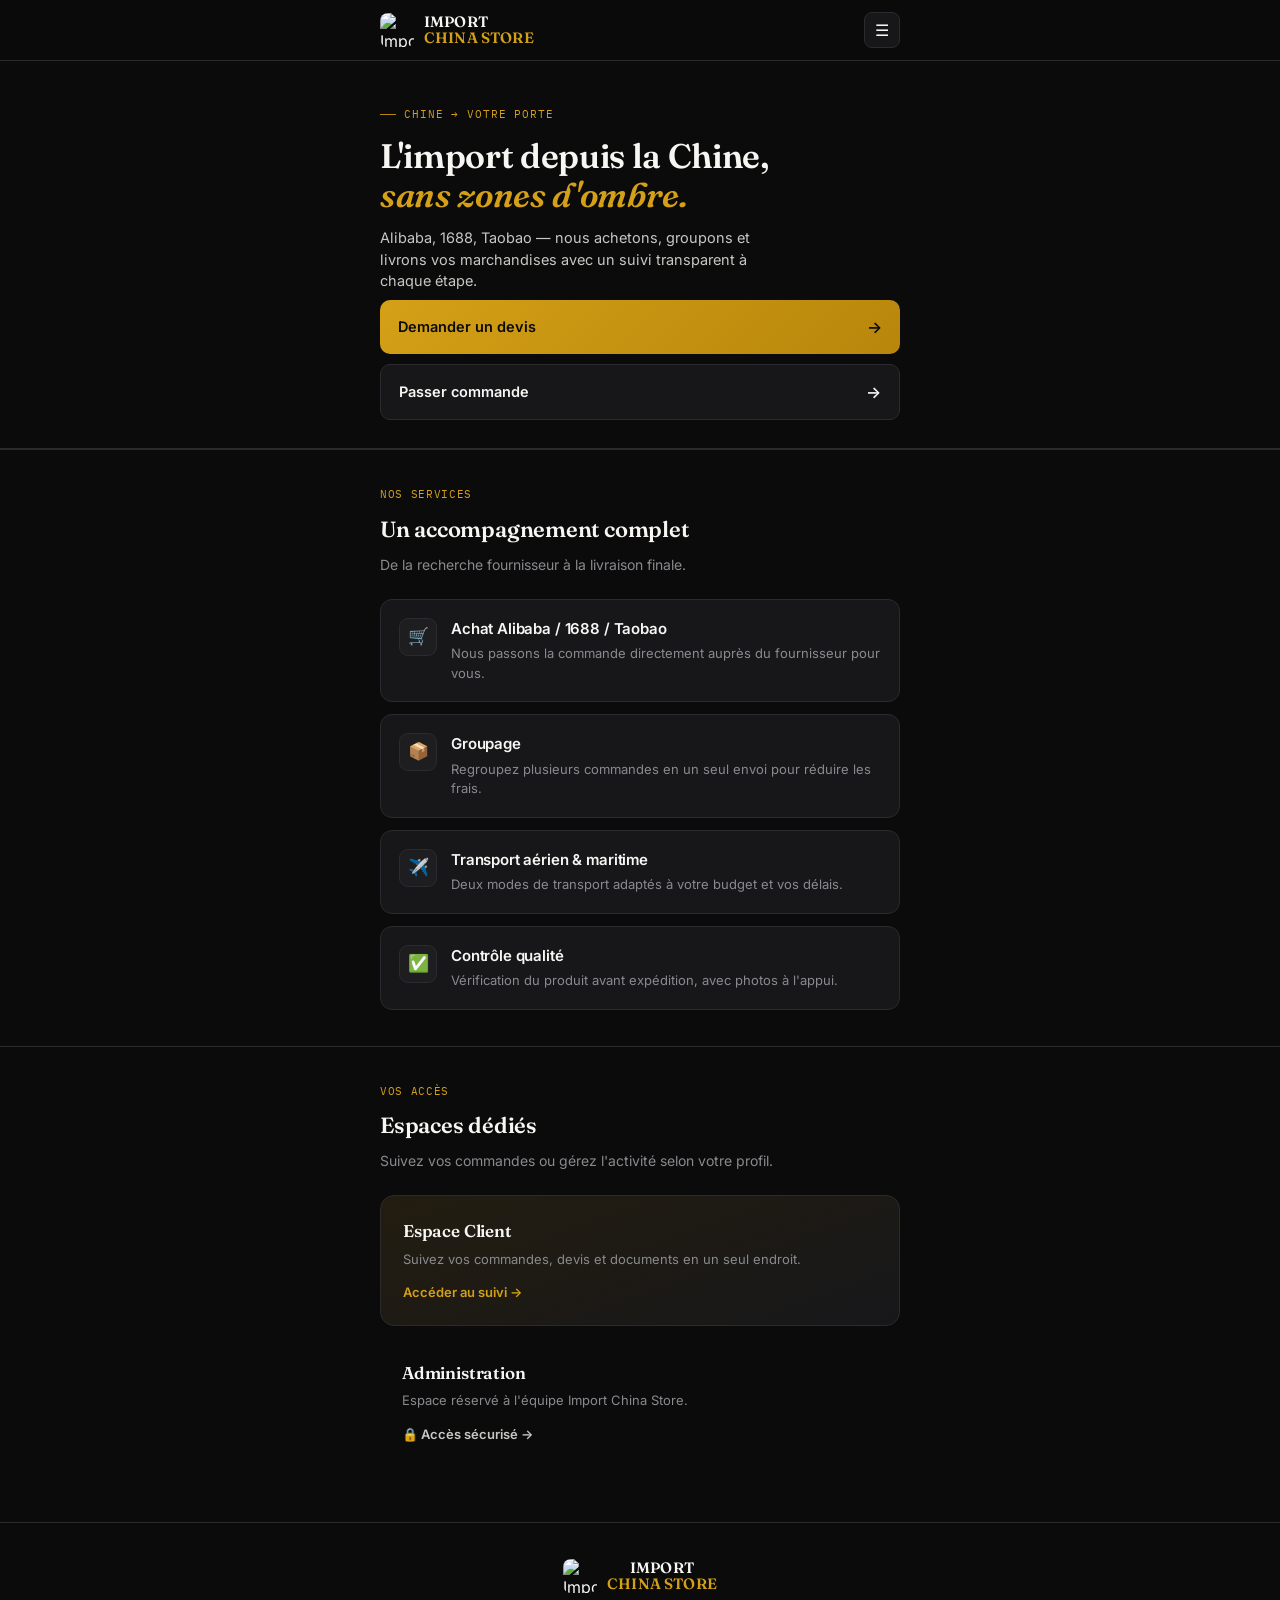
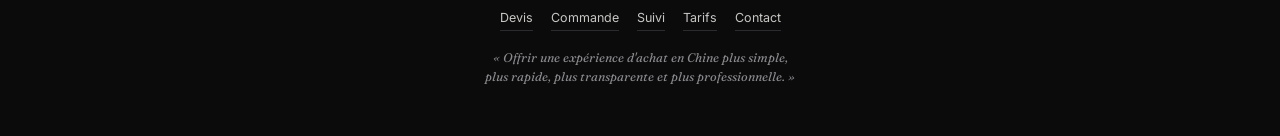
==== index.html @ c823ee66 "Add files via upload" ====
<!DOCTYPE html>
<html lang="fr">
<head>
<meta charset="UTF-8">
<meta name="viewport" content="width=device-width, initial-scale=1.0">
<title>Import China Store — Votre partenaire d'importation</title>
<link rel="stylesheet" href="styles.css">
</head>
<body>

<nav>
  <div class="wrap nav-row">
    <a href="index.html" class="logo-row">
      <img src="assets/logo.png" alt="Import China Store">
      <div class="logo-text">IMPORT<br><span>CHINA STORE</span></div>
    </a>
    <button class="menu-toggle" onclick="document.getElementById('navlinks').classList.toggle('open')">☰</button>
  </div>
  <div class="wrap">
    <div class="nav-links" id="navlinks">
      <a href="index.html" class="active">Accueil</a>
      <a href="devis.html">Demander un devis</a>
      <a href="commande.html">Passer commande</a>
      <a href="suivi.html">Suivre un colis</a>
      <a href="tarifs.html">Tarifs</a>
      <a href="avis.html">Avis clients</a>
      <a href="contact.html">Contact</a>
      <a href="espace-client.html">Espace Client</a>
      <a href="admin.html">Administration</a>
    </div>
  </div>
</nav>

<main>
  <section class="pagehead">
    <div class="wrap">
      <div class="eyebrow">Chine → Votre porte</div>
      <h1>L'import depuis la Chine,<br><em>sans zones d'ombre.</em></h1>
      <p>Alibaba, 1688, Taobao — nous achetons, groupons et livrons vos marchandises avec un suivi transparent à chaque étape.</p>
      <div class="btn-row">
        <a href="devis.html" class="btn btn-gold"><span>Demander un devis</span><span class="btn-arrow">→</span></a>
        <a href="commande.html" class="btn btn-ghost"><span>Passer commande</span><span class="btn-arrow">→</span></a>
      </div>
    </div>
  </section>

  <section class="section">
    <div class="wrap">
      <div class="section-tag">Nos services</div>
      <h2>Un accompagnement complet</h2>
      <p class="section-sub">De la recherche fournisseur à la livraison finale.</p>
      <div class="service-grid">
        <div class="card service-card">
          <div class="service-icon">🛒</div>
          <div><h3>Achat Alibaba / 1688 / Taobao</h3><p>Nous passons la commande directement auprès du fournisseur pour vous.</p></div>
        </div>
        <div class="card service-card">
          <div class="service-icon">📦</div>
          <div><h3>Groupage</h3><p>Regroupez plusieurs commandes en un seul envoi pour réduire les frais.</p></div>
        </div>
        <div class="card service-card">
          <div class="service-icon">✈️</div>
          <div><h3>Transport aérien & maritime</h3><p>Deux modes de transport adaptés à votre budget et vos délais.</p></div>
        </div>
        <div class="card service-card">
          <div class="service-icon">✅</div>
          <div><h3>Contrôle qualité</h3><p>Vérification du produit avant expédition, avec photos à l'appui.</p></div>
        </div>
      </div>
    </div>
  </section>

  <section class="section">
    <div class="wrap">
      <div class="section-tag">Vos accès</div>
      <h2>Espaces dédiés</h2>
      <p class="section-sub">Suivez vos commandes ou gérez l'activité selon votre profil.</p>
      <div style="display:flex; flex-direction:column; gap:12px;">
        <a href="espace-client.html" class="portal-card client">
          <h3>Espace Client</h3>
          <p>Suivez vos commandes, devis et documents en un seul endroit.</p>
          <div class="portal-link">Accéder au suivi →</div>
        </a>
        <a href="admin.html" class="portal-card admin">
          <h3>Administration</h3>
          <p>Espace réservé à l'équipe Import China Store.</p>
          <div class="portal-link">🔒 Accès sécurisé →</div>
        </a>
      </div>
    </div>
  </section>
</main>

<footer>
  <div class="wrap">
    <a href="index.html" class="logo-row">
      <img src="assets/logo.png" alt="Import China Store">
      <div class="logo-text">IMPORT<br><span>CHINA STORE</span></div>
    </a>
    <div class="foot-links">
      <a href="devis.html">Devis</a>
      <a href="commande.html">Commande</a>
      <a href="suivi.html">Suivi</a>
      <a href="tarifs.html">Tarifs</a>
      <a href="contact.html">Contact</a>
    </div>
    <p class="tagline">« Offrir une expérience d'achat en Chine plus simple, plus rapide, plus transparente et plus professionnelle. »</p>
  </div>
</footer>

<script src="script.js" defer></script>
</body>
</html>
---- styles.css ----
@import url('https://fonts.googleapis.com/css2?family=Fraunces:opsz,wght@9..144,400;9..144,500;9..144,600;9..144,700&family=Inter:wght@400;500;600;700&family=IBM+Plex+Mono:wght@400;500;600&display=swap');

:root{
  --black:#0b0b0c;
  --charcoal:#17171a;
  --card:#1e1e21;
  --cream:#f7f6f3;
  --gold:#b8860b;
  --gold-bright:#d4a017;
  --grey:#8a8a8e;
  --grey-light:#c8c7c3;
  --line:#2b2b2f;
}
*{box-sizing:border-box; margin:0; padding:0;}
body{
  background:var(--black);
  color:var(--cream);
  font-family:'Inter',sans-serif;
  line-height:1.5;
  -webkit-font-smoothing:antialiased;
}
h1,h2,h3{ font-family:'Fraunces',serif; font-weight:600; letter-spacing:-0.01em; }
.mono{ font-family:'IBM Plex Mono',monospace; }
a{ color:inherit; text-decoration:none; }
.wrap{ max-width:560px; margin:0 auto; padding:0 20px; }
main{ min-height:60vh; }

/* NAV */
nav{
  position:sticky; top:0; z-index:50;
  background:rgba(11,11,12,0.92);
  backdrop-filter:blur(10px);
  border-bottom:1px solid var(--line);
  padding:12px 0;
}
.nav-row{ display:flex; align-items:center; justify-content:space-between; gap:12px; }
.logo-row{ display:flex; align-items:center; gap:10px; }
.logo-row img{ width:34px; height:34px; border-radius:8px; object-fit:cover; }
.logo-text{ font-family:'Fraunces',serif; font-size:15px; font-weight:600; letter-spacing:0.01em; line-height:1.1; }
.logo-text span{ color:var(--gold-bright); }
.menu-toggle{
  background:var(--charcoal); border:1px solid var(--line); border-radius:8px;
  width:36px; height:36px; display:flex; align-items:center; justify-content:center;
  font-size:16px; color:var(--cream); flex-shrink:0;
}
.nav-links{
  display:none; flex-direction:column; gap:2px;
  border-top:1px solid var(--line); margin-top:12px; padding-top:8px;
}
.nav-links.open{ display:flex; }
.nav-links a{
  padding:11px 4px; font-size:14px; color:var(--grey-light);
  border-bottom:1px solid var(--line);
}
.nav-links a:last-child{ border-bottom:none; }
.nav-links a.active{ color:var(--gold-bright); font-weight:600; }

/* HERO / PAGE HEAD */
.pagehead{ padding:36px 0 28px; border-bottom:1px solid var(--line); }
.eyebrow{
  display:inline-flex; align-items:center; gap:8px;
  font-family:'IBM Plex Mono',monospace; font-size:11px; letter-spacing:0.08em;
  color:var(--gold-bright); text-transform:uppercase; margin-bottom:14px;
}
.eyebrow::before{ content:''; width:16px; height:1px; background:var(--gold); }
.pagehead h1{ font-size:clamp(26px,7vw,34px); line-height:1.15; margin-bottom:12px; }
.pagehead h1 em{ font-style:italic; color:var(--gold-bright); }
.pagehead p{ color:var(--grey-light); font-size:14.5px; max-width:420px; }

/* SECTIONS */
.section{ padding:36px 0; border-top:1px solid var(--line); }
.section:first-child{ border-top:none; }
.section-tag{
  font-family:'IBM Plex Mono',monospace; font-size:11px; color:var(--gold-bright);
  letter-spacing:0.06em; text-transform:uppercase; margin-bottom:10px;
}
.section h2{ font-size:22px; margin-bottom:8px; }
.section-sub{ color:var(--grey); font-size:14px; margin-bottom:24px; max-width:420px; }

/* BUTTONS */
.btn{
  display:flex; align-items:center; justify-content:space-between;
  padding:15px 18px; border-radius:10px; font-weight:600; font-size:14.5px;
  transition:transform 0.15s ease; border:none; width:100%; cursor:pointer;
  font-family:'Inter',sans-serif;
}
.btn:active{ transform:scale(0.98); }
.btn-gold{ background:linear-gradient(135deg,var(--gold-bright),var(--gold)); color:var(--black); }
.btn-ghost{ background:var(--charcoal); border:1px solid var(--line); color:var(--cream); }
.btn-arrow{ font-size:16px; }
.btn-row{ display:flex; flex-direction:column; gap:10px; margin-top:8px; }

/* CARDS */
.card{
  background:var(--charcoal); border:1px solid var(--line); border-radius:12px;
  padding:18px;
}
.service-grid{ display:flex; flex-direction:column; gap:12px; }
.service-card{ display:flex; gap:14px; align-items:flex-start; }
.service-icon{
  width:38px; height:38px; border-radius:9px; background:var(--card);
  display:flex; align-items:center; justify-content:center; font-size:17px; flex-shrink:0;
  border:1px solid var(--line);
}
.service-card h3{ font-size:15px; font-weight:600; margin-bottom:4px; font-family:'Inter',sans-serif; }
.service-card p{ font-size:13px; color:var(--grey); line-height:1.5; }

/* FORMS */
.form-group{ margin-bottom:16px; }
.form-group label{ display:block; font-size:12.5px; color:var(--grey-light); margin-bottom:6px; font-weight:500; }
.form-group input, .form-group textarea, .form-group select{
  width:100%; background:var(--black); border:1px solid var(--line); border-radius:8px;
  padding:12px 14px; color:var(--cream); font-family:'Inter',sans-serif; font-size:14px;
}
.form-group input:focus, .form-group textarea:focus, .form-group select:focus{ outline:none; border-color:var(--gold); }
.form-group textarea{ resize:vertical; min-height:80px; }
.radio-row{ display:flex; gap:10px; }
.radio-opt{
  flex:1; background:var(--black); border:1px solid var(--line); border-radius:8px;
  padding:12px; text-align:center; font-size:13px; color:var(--grey-light); cursor:pointer;
}
.radio-opt.selected{ border-color:var(--gold-bright); color:var(--gold-bright); background:rgba(212,160,23,0.08); }
.form-note{
  font-size:12px; color:var(--grey); background:var(--charcoal); border:1px solid var(--line);
  border-radius:8px; padding:12px 14px; margin-top:16px; display:flex; gap:8px; align-items:flex-start;
}
.confirm-box{
  display:none; text-align:center; padding:30px 20px;
}
.confirm-box.show{ display:block; }
.confirm-box .stamp{
  width:56px; height:56px; border-radius:50%; background:var(--gold-bright); color:var(--black);
  display:flex; align-items:center; justify-content:center; font-size:24px; margin:0 auto 16px;
}
.confirm-box .order-id{
  font-family:'IBM Plex Mono',monospace; color:var(--gold-bright); font-size:16px; font-weight:600;
  margin:10px 0; padding:10px; border:1px dashed var(--gold); border-radius:8px; display:inline-block;
}

/* TRACKER */
.tracker-card{ position:relative; }
.tracker-card::before{
  content:''; position:absolute; top:-1px; left:20px; right:20px; height:1px;
  background:repeating-linear-gradient(90deg,var(--gold) 0 6px, transparent 6px 12px);
}
.tracker-input-row{ display:flex; gap:8px; margin-bottom:20px; }
.tracker-input{
  flex:1; background:var(--black); border:1px solid var(--line); border-radius:8px;
  padding:12px 14px; color:var(--cream); font-family:'IBM Plex Mono',monospace; font-size:13px;
}
.tracker-input:focus{ outline:none; border-color:var(--gold); }
.tracker-btn{
  background:var(--gold-bright); color:var(--black); border:none; border-radius:8px;
  padding:0 18px; font-weight:600; font-size:13px; cursor:pointer;
}
.tracker-meta{ display:flex; justify-content:space-between; font-size:12px; color:var(--grey); margin-bottom:16px; }
.tracker-meta strong{ color:var(--cream); font-family:'IBM Plex Mono',monospace; }
.stamp-line{ position:relative; padding-left:2px; }
.stamp-track{
  position:absolute; left:11px; top:6px; bottom:6px; width:1px;
  background:repeating-linear-gradient(180deg,var(--line) 0 5px, transparent 5px 10px);
}
.stamp-fill{ position:absolute; left:11px; top:6px; width:1px; background:var(--gold-bright); }
.stamp-step{ display:flex; align-items:center; gap:14px; padding:9px 0; position:relative; }
.stamp-dot{
  width:23px; height:23px; border-radius:50%; flex-shrink:0; z-index:2;
  display:flex; align-items:center; justify-content:center; font-size:11px;
  border:1px solid var(--line); background:var(--black); color:var(--grey);
}
.stamp-step.done .stamp-dot{ background:var(--gold-bright); border-color:var(--gold-bright); color:var(--black); }
.stamp-step.current .stamp-dot{ border-color:var(--gold-bright); color:var(--gold-bright); box-shadow:0 0 0 3px rgba(212,160,23,0.15); }
.stamp-label{ font-size:13px; color:var(--grey); }
.stamp-step.done .stamp-label{ color:var(--cream); }
.stamp-step.current .stamp-label{ color:var(--gold-bright); font-weight:600; }

/* PRICING */
.price-table{ border-radius:12px; overflow:hidden; }
.price-row{ display:flex; justify-content:space-between; padding:14px 18px; border-bottom:1px solid var(--line); font-size:13.5px; }
.price-row:last-child{ border-bottom:none; }
.price-row span:first-child{ color:var(--grey-light); }
.price-row span:last-child{ font-family:'IBM Plex Mono',monospace; color:var(--gold-bright); font-weight:600; }

/* REVIEWS */
.review-scroll{ display:flex; gap:12px; overflow-x:auto; padding-bottom:6px; margin:0 -20px; padding-left:20px; padding-right:20px; }
.review-card{ min-width:230px; flex-shrink:0; }
.stars{ color:var(--gold-bright); font-size:12px; margin-bottom:8px; letter-spacing:2px; }
.review-card p{ font-size:13px; color:var(--grey-light); margin-bottom:10px; }
.review-name{ font-size:12px; color:var(--grey); font-family:'IBM Plex Mono',monospace; }

/* PORTAL */
.portal-card.client{ background:linear-gradient(160deg,#231d10,var(--charcoal)); border:1px solid var(--line); border-radius:14px; padding:22px; }
.portal-card.admin{ border-radius:14px; padding:22px; }
.portal-card h3{ font-size:17px; margin-bottom:6px; }
.portal-card p{ font-size:13px; color:var(--grey); margin-bottom:14px; }
.portal-link{ font-size:13px; font-weight:600; display:flex; align-items:center; gap:6px; }
.portal-card.client .portal-link{ color:var(--gold-bright); }
.portal-card.admin .portal-link{ color:var(--grey-light); }

/* CONTACT */
.contact-list{ display:flex; flex-direction:column; gap:10px; }
.contact-item{
  display:flex; align-items:center; gap:14px; padding:14px 16px;
}
.contact-item .ic{ font-size:20px; width:32px; text-align:center; }
.contact-item .txt strong{ display:block; font-size:14px; }
.contact-item .txt span{ font-size:12.5px; color:var(--grey); }

/* FOOTER */
footer{ padding:36px 0 50px; border-top:1px solid var(--line); text-align:center; margin-top:20px; }
footer .logo-row{ justify-content:center; margin-bottom:14px; }
.foot-links{ display:flex; justify-content:center; gap:18px; margin:16px 0; flex-wrap:wrap; }
.foot-links a{ font-size:12.5px; color:var(--grey-light); border-bottom:1px solid var(--line); padding-bottom:2px; }
footer .tagline{ font-family:'Fraunces',serif; font-style:italic; color:var(--grey); font-size:12.5px; margin-top:18px; max-width:320px; margin-left:auto; margin-right:auto; }

/* LOGIN PAGES */
.lock-icon{
  width:54px; height:54px; border-radius:14px; background:var(--charcoal); border:1px solid var(--line);
  display:flex; align-items:center; justify-content:center; font-size:22px; margin-bottom:18px;
}

::-webkit-scrollbar{ display:none; }

/* ============ ANIMATIONS ============ */
@media (prefers-reduced-motion: no-preference){

  body{ animation:pageFade 0.5s ease both; }
  @keyframes pageFade{ from{ opacity:0; } to{ opacity:1; } }

  /* Scroll reveal */
  .reveal{
    opacity:0; transform:translateY(18px);
    transition:opacity 0.6s ease, transform 0.6s ease;
  }
  .reveal.visible{ opacity:1; transform:translateY(0); }

  /* Stagger children of a revealed group */
  .reveal-group > *{ opacity:0; transform:translateY(14px); transition:opacity 0.5s ease, transform 0.5s ease; }
  .reveal-group.visible > *{ opacity:1; transform:translateY(0); }
  .reveal-group.visible > *:nth-child(1){ transition-delay:0.02s; }
  .reveal-group.visible > *:nth-child(2){ transition-delay:0.08s; }
  .reveal-group.visible > *:nth-child(3){ transition-delay:0.14s; }
  .reveal-group.visible > *:nth-child(4){ transition-delay:0.2s; }
  .reveal-group.visible > *:nth-child(5){ transition-delay:0.26s; }

  /* Nav menu open/close */
  .nav-links{
    max-height:0; overflow:hidden; opacity:0;
    transition:max-height 0.35s ease, opacity 0.3s ease, margin-top 0.35s ease, padding-top 0.35s ease;
    display:flex !important; margin-top:0; padding-top:0; border-top:none;
  }
  .nav-links.open{
    max-height:480px; opacity:1; margin-top:12px; padding-top:8px; border-top:1px solid var(--line);
  }
  .menu-toggle{ transition:transform 0.3s ease; }
  .menu-toggle.open{ transform:rotate(90deg); }

  /* Buttons */
  .btn{ transition:transform 0.15s ease, box-shadow 0.25s ease, filter 0.25s ease; }
  .btn-gold:hover{ filter:brightness(1.08); box-shadow:0 6px 20px rgba(212,160,23,0.25); }
  .btn-ghost:hover{ border-color:var(--gold); }
  .btn:active{ transform:scale(0.97); }

  /* Cards */
  .card, .service-card, .portal-card.client, .portal-card.admin, .review-card, .contact-item{
    transition:transform 0.25s ease, border-color 0.25s ease, box-shadow 0.25s ease;
  }
  a.card:hover, a.portal-card.client:hover, a.portal-card.admin:hover, .contact-item:hover{
    transform:translateY(-3px); border-color:var(--gold); box-shadow:0 10px 24px rgba(0,0,0,0.35);
  }

  /* Logo */
  .logo-row img{ transition:transform 0.3s ease; }
  .logo-row:hover img{ transform:rotate(-4deg) scale(1.05); }

  /* Radio options */
  .radio-opt{ transition:all 0.2s ease; }
  .radio-opt:active{ transform:scale(0.96); }

  /* Tracker fill grows in */
  .stamp-fill{ transition:height 1s cubic-bezier(0.22,1,0.36,1); }
  .stamp-dot{ transition:all 0.3s ease; }

  /* Confirm box entrance */
  .confirm-box.show{ animation:confirmIn 0.5s cubic-bezier(0.22,1,0.36,1) both; }
  @keyframes confirmIn{ from{ opacity:0; transform:scale(0.92) translateY(10px); } to{ opacity:1; transform:scale(1) translateY(0); } }
  .confirm-box .stamp{ animation:stampPop 0.5s cubic-bezier(0.34,1.56,0.64,1) 0.15s both; }
  @keyframes stampPop{ from{ transform:scale(0); } to{ transform:scale(1); } }

  /* Eyebrow underline draw-in */
  .eyebrow::before{ animation:drawLine 0.6s ease 0.1s both; transform-origin:left; }
  @keyframes drawLine{ from{ transform:scaleX(0); } to{ transform:scaleX(1); } }
}
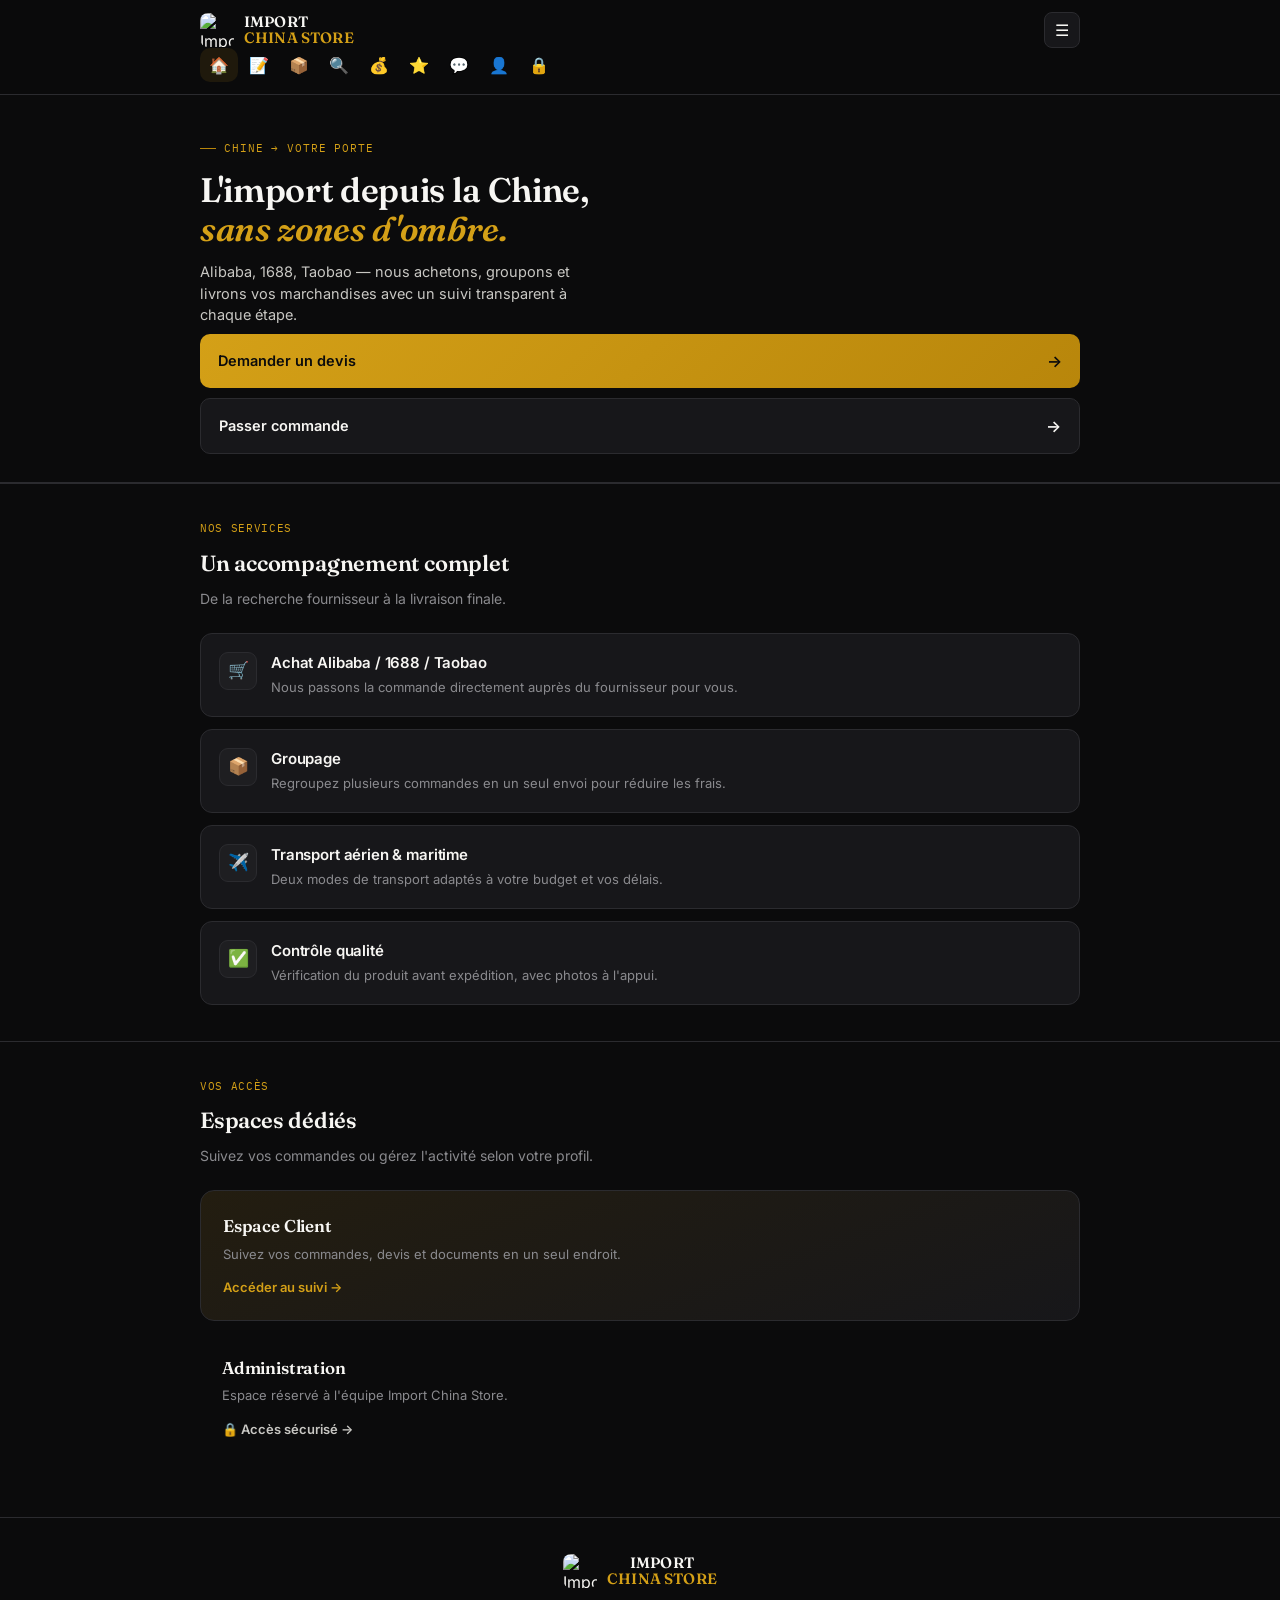
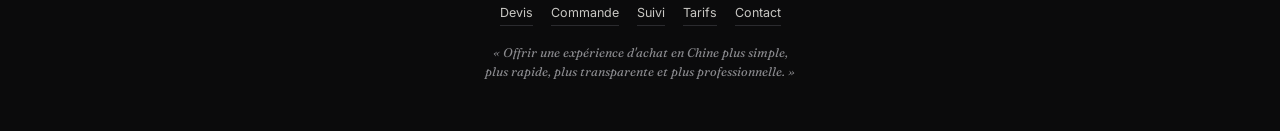
==== commit d8315bb6: "Add files via upload" ====
--- a/index.html
+++ b/index.html
@@ -18,17 +18,17 @@
   </div>
   <div class="wrap">
     <div class="nav-links" id="navlinks">
-      <a href="index.html" class="active">Accueil</a>
-      <a href="devis.html">Demander un devis</a>
-      <a href="commande.html">Passer commande</a>
-      <a href="suivi.html">Suivre un colis</a>
-      <a href="tarifs.html">Tarifs</a>
-      <a href="avis.html">Avis clients</a>
-      <a href="contact.html">Contact</a>
-      <a href="espace-client.html">Espace Client</a>
-      <a href="admin.html">Administration</a>
+      <a href="index.html" class="active"><span class="nav-icon">🏠</span><span class="nav-label">Accueil</span></a>
+      <a href="devis.html"><span class="nav-icon">📝</span><span class="nav-label">Devis</span></a>
+      <a href="commande.html"><span class="nav-icon">📦</span><span class="nav-label">Commande</span></a>
+      <a href="suivi.html"><span class="nav-icon">🔍</span><span class="nav-label">Suivi</span></a>
+      <a href="tarifs.html"><span class="nav-icon">💰</span><span class="nav-label">Tarifs</span></a>
+      <a href="avis.html"><span class="nav-icon">⭐</span><span class="nav-label">Avis</span></a>
+      <a href="contact.html"><span class="nav-icon">💬</span><span class="nav-label">Contact</span></a>
+      <a href="espace-client.html"><span class="nav-icon">👤</span><span class="nav-label">Espace</span></a>
+      <a href="admin.html"><span class="nav-icon">🔒</span><span class="nav-label">Admin</span></a>
     </div>
-  </div>
+    </div>
 </nav>
 
 <main>
--- a/styles.css
+++ b/styles.css
@@ -22,7 +22,90 @@
 h1,h2,h3{ font-family:'Fraunces',serif; font-weight:600; letter-spacing:-0.01em; }
 .mono{ font-family:'IBM Plex Mono',monospace; }
 a{ color:inherit; text-decoration:none; }
-.wrap{ max-width:560px; margin:0 auto; padding:0 20px; }
+.wrap{ max-width:640px; margin:0 auto; padding:0 20px; }
+
+/* ============ RESPONSIVE (tablette / PC) ============ */
+@media (min-width: 820px){
+  .wrap{ max-width:760px; }
+
+  .menu-toggle{ display:none; }
+  .nav-row{ align-items:center; }
+  nav .wrap:last-child{ margin-top:0; }
+  .nav-links{
+    display:flex !important;
+    flex-direction:row !important;
+    align-items:center;
+    max-height:none !important;
+    opacity:1 !important;
+    margin-top:0 !important;
+    padding-top:0 !important;
+    border-top:none !important;
+    gap:6px;
+  }
+  .nav-links a{
+    position:relative;
+    flex-direction:column;
+    justify-content:center;
+    border-bottom:none !important;
+    padding:9px !important;
+    border-radius:10px;
+    color:var(--grey-light);
+    transition:background 0.2s ease, transform 0.2s ease;
+  }
+  .nav-links a:hover{ background:var(--charcoal); transform:translateY(-1px); }
+  .nav-links a.active{ background:rgba(212,160,23,0.1); }
+  .nav-icon{ font-size:19px; transition:transform 0.2s ease; }
+  .nav-links a:hover .nav-icon{ transform:scale(1.12); }
+
+  .nav-label{
+    position:absolute;
+    top:calc(100% + 8px);
+    left:50%;
+    transform:translateX(-50%) translateY(-4px);
+    font-size:11px;
+    font-family:'Inter',sans-serif;
+    font-weight:500;
+    white-space:nowrap;
+    background:var(--charcoal);
+    border:1px solid var(--line);
+    color:var(--cream);
+    padding:5px 10px;
+    border-radius:7px;
+    opacity:0;
+    pointer-events:none;
+    transition:opacity 0.2s ease, transform 0.2s ease;
+    z-index:60;
+  }
+  .nav-links a:hover .nav-label{ opacity:1; transform:translateX(-50%) translateY(0); }
+  .nav-links a.active .nav-label{ display:none; }
+
+  .hero{ padding:72px 0 56px; }
+  .hero-actions{ flex-direction:row; }
+  .btn-row{ flex-direction:row; }
+
+  .service-grid{ display:grid; grid-template-columns:repeat(2,1fr); gap:16px; }
+  .review-scroll{ display:grid; grid-template-columns:repeat(2,1fr); overflow:visible; margin:0; padding:0; }
+  .review-card{ min-width:0; }
+
+  .portal-grid, #espaces .wrap > div[style]{ }
+}
+
+@media (min-width: 1080px){
+  .wrap{ max-width:920px; }
+  .service-grid{ grid-template-columns:repeat(4,1fr); }
+  .review-scroll{ grid-template-columns:repeat(3,1fr); }
+}
+
+/* Forms, trackers, and standalone cards stay a comfortable reading width even on wide screens
+   (only targets direct children of .wrap so grid-nested cards like services/reviews are unaffected) */
+@media (min-width: 820px){
+  .wrap > form,
+  .wrap > .card{
+    max-width:560px;
+    margin-left:auto;
+    margin-right:auto;
+  }
+}
 main{ min-height:60vh; }
 
 /* NAV */
@@ -51,9 +134,12 @@
 .nav-links a{
   padding:11px 4px; font-size:14px; color:var(--grey-light);
   border-bottom:1px solid var(--line);
+  display:flex; align-items:center; gap:10px;
 }
 .nav-links a:last-child{ border-bottom:none; }
 .nav-links a.active{ color:var(--gold-bright); font-weight:600; }
+.nav-icon{ font-size:16px; line-height:1; }
+.nav-label{ font-size:inherit; }
 
 /* HERO / PAGE HEAD */
 .pagehead{ padding:36px 0 28px; border-bottom:1px solid var(--line); }
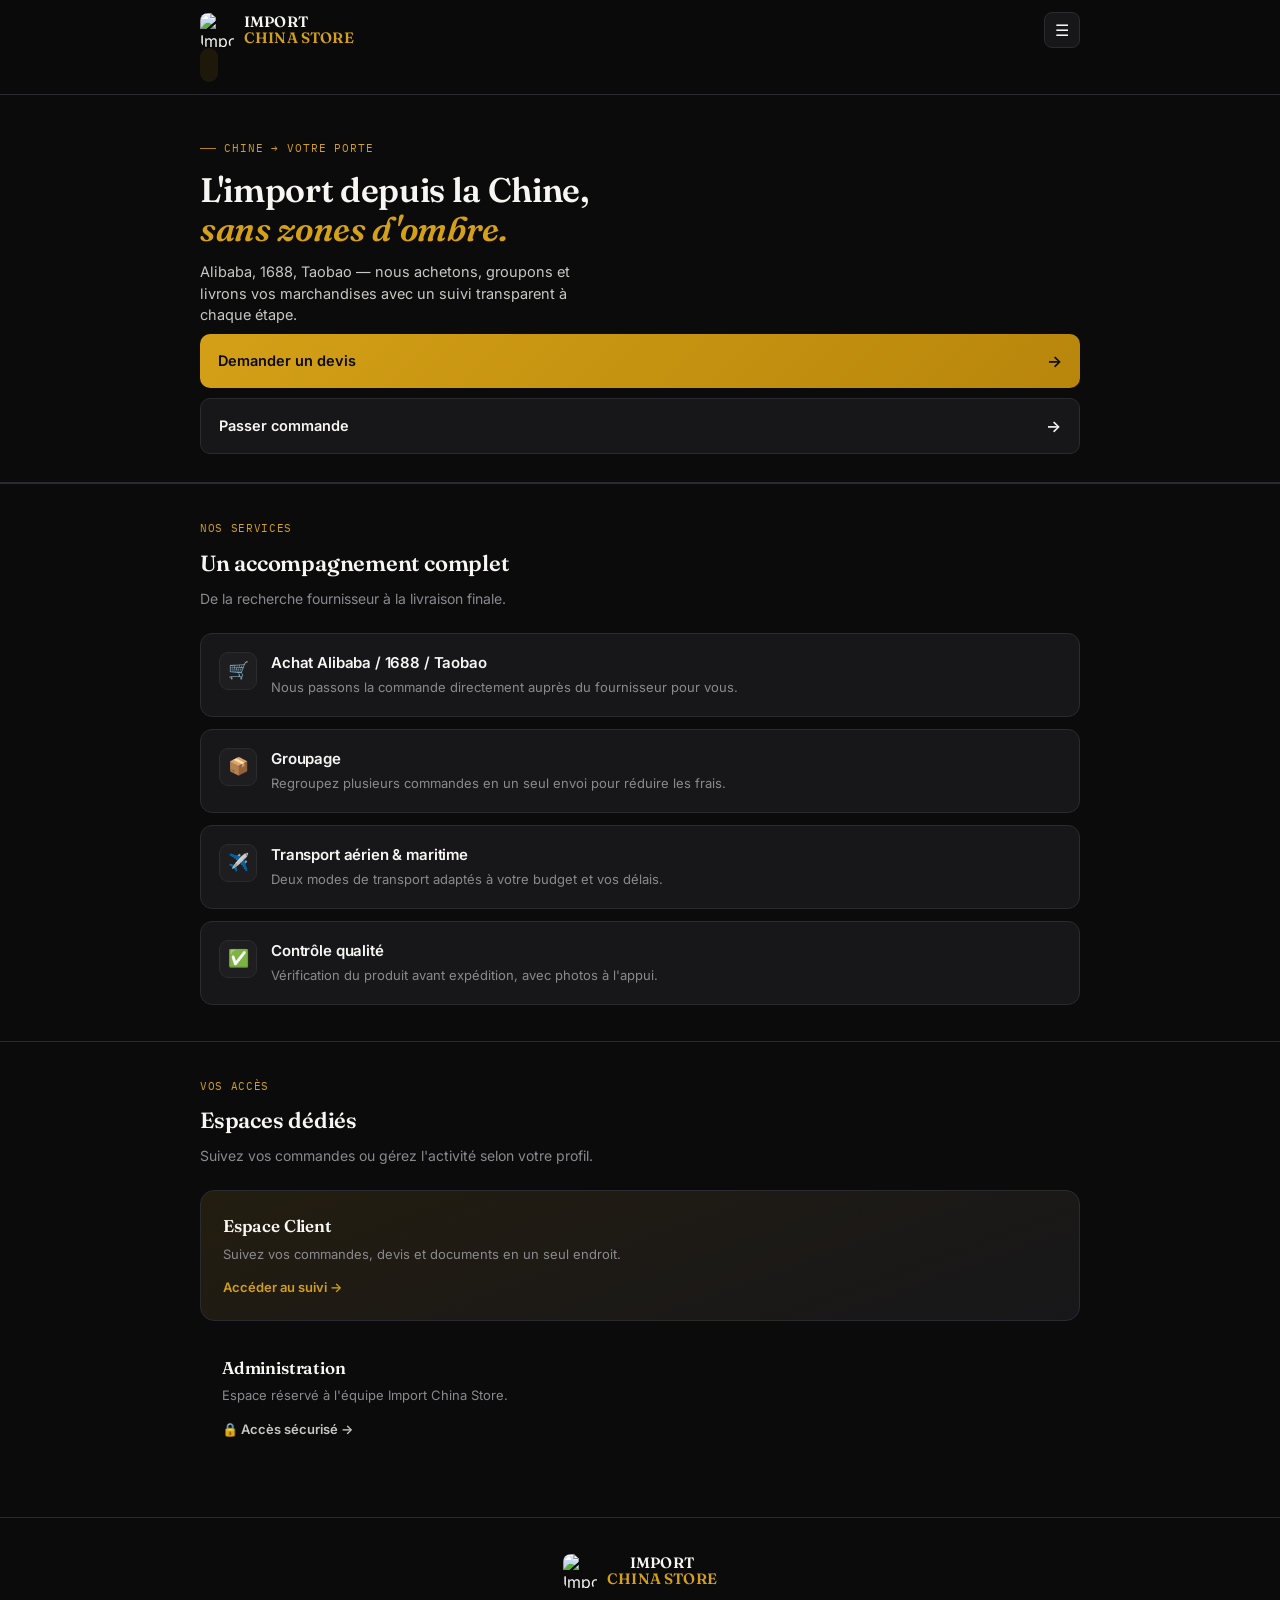
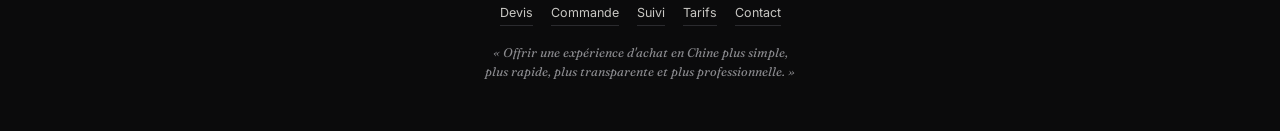
==== commit 025b0c50: "Add files via upload" ====
--- a/index.html
+++ b/index.html
@@ -18,15 +18,15 @@
   </div>
   <div class="wrap">
     <div class="nav-links" id="navlinks">
-      <a href="index.html" class="active"><span class="nav-icon">🏠</span><span class="nav-label">Accueil</span></a>
-      <a href="devis.html"><span class="nav-icon">📝</span><span class="nav-label">Devis</span></a>
-      <a href="commande.html"><span class="nav-icon">📦</span><span class="nav-label">Commande</span></a>
-      <a href="suivi.html"><span class="nav-icon">🔍</span><span class="nav-label">Suivi</span></a>
-      <a href="tarifs.html"><span class="nav-icon">💰</span><span class="nav-label">Tarifs</span></a>
-      <a href="avis.html"><span class="nav-icon">⭐</span><span class="nav-label">Avis</span></a>
-      <a href="contact.html"><span class="nav-icon">💬</span><span class="nav-label">Contact</span></a>
-      <a href="espace-client.html"><span class="nav-icon">👤</span><span class="nav-label">Espace</span></a>
-      <a href="admin.html"><span class="nav-icon">🔒</span><span class="nav-label">Admin</span></a>
+      <a href="index.html" class="active"><span class="nav-icon"><svg viewBox="0 0 24 24" fill="none" stroke="currentColor" stroke-width="1.8" stroke-linecap="round" stroke-linejoin="round"><path d="M3 9.5 12 3l9 6.5"/><path d="M5 10v10a1 1 0 0 0 1 1h4v-6h4v6h4a1 1 0 0 0 1-1V10"/></svg></span><span class="nav-label">Accueil</span></a>
+      <a href="devis.html"><span class="nav-icon"><svg viewBox="0 0 24 24" fill="none" stroke="currentColor" stroke-width="1.8" stroke-linecap="round" stroke-linejoin="round"><path d="M14 3v4a1 1 0 0 0 1 1h4"/><path d="M17 21H7a2 2 0 0 1-2-2V5a2 2 0 0 1 2-2h7l5 5v11a2 2 0 0 1-2 2Z"/><path d="M9 13h6M9 17h6"/></svg></span><span class="nav-label">Devis</span></a>
+      <a href="commande.html"><span class="nav-icon"><svg viewBox="0 0 24 24" fill="none" stroke="currentColor" stroke-width="1.8" stroke-linecap="round" stroke-linejoin="round"><path d="m21 8-9-5-9 5 9 5 9-5Z"/><path d="M3 8v8l9 5 9-5V8"/><path d="M12 13v8"/></svg></span><span class="nav-label">Commande</span></a>
+      <a href="suivi.html"><span class="nav-icon"><svg viewBox="0 0 24 24" fill="none" stroke="currentColor" stroke-width="1.8" stroke-linecap="round" stroke-linejoin="round"><circle cx="11" cy="11" r="7"/><path d="m21 21-4.3-4.3"/></svg></span><span class="nav-label">Suivi</span></a>
+      <a href="tarifs.html"><span class="nav-icon"><svg viewBox="0 0 24 24" fill="none" stroke="currentColor" stroke-width="1.8" stroke-linecap="round" stroke-linejoin="round"><path d="M12.6 2.7 21 11.1a2 2 0 0 1 0 2.8l-6.1 6.1a2 2 0 0 1-2.8 0L3.7 12A2 2 0 0 1 3 10.6V4a1 1 0 0 1 1-1h6.6a2 2 0 0 1 1.4.7Z"/><circle cx="7.5" cy="7.5" r="1.2"/></svg></span><span class="nav-label">Tarifs</span></a>
+      <a href="avis.html"><span class="nav-icon"><svg viewBox="0 0 24 24" fill="none" stroke="currentColor" stroke-width="1.8" stroke-linecap="round" stroke-linejoin="round"><path d="m12 2 3.1 6.3 6.9 1-5 4.9 1.2 6.8L12 17.8 5.8 21l1.2-6.8-5-4.9 6.9-1L12 2Z"/></svg></span><span class="nav-label">Avis</span></a>
+      <a href="contact.html"><span class="nav-icon"><svg viewBox="0 0 24 24" fill="none" stroke="currentColor" stroke-width="1.8" stroke-linecap="round" stroke-linejoin="round"><path d="M21 11.5a8.38 8.38 0 0 1-.9 3.8 8.5 8.5 0 0 1-7.6 4.7 8.4 8.4 0 0 1-3.8-.9L3 21l1.9-5.7a8.4 8.4 0 0 1-.9-3.8 8.5 8.5 0 0 1 4.7-7.6 8.38 8.38 0 0 1 3.8-.9h.5a8.48 8.48 0 0 1 8 8v.5Z"/></svg></span><span class="nav-label">Contact</span></a>
+      <a href="espace-client.html"><span class="nav-icon"><svg viewBox="0 0 24 24" fill="none" stroke="currentColor" stroke-width="1.8" stroke-linecap="round" stroke-linejoin="round"><circle cx="12" cy="8" r="4"/><path d="M4 20c0-3.3 3.6-6 8-6s8 2.7 8 6"/></svg></span><span class="nav-label">Espace</span></a>
+      <a href="admin.html"><span class="nav-icon"><svg viewBox="0 0 24 24" fill="none" stroke="currentColor" stroke-width="1.8" stroke-linecap="round" stroke-linejoin="round"><rect x="4" y="11" width="16" height="9" rx="2"/><path d="M8 11V7a4 4 0 0 1 8 0v4"/></svg></span><span class="nav-label">Admin</span></a>
     </div>
     </div>
 </nav>
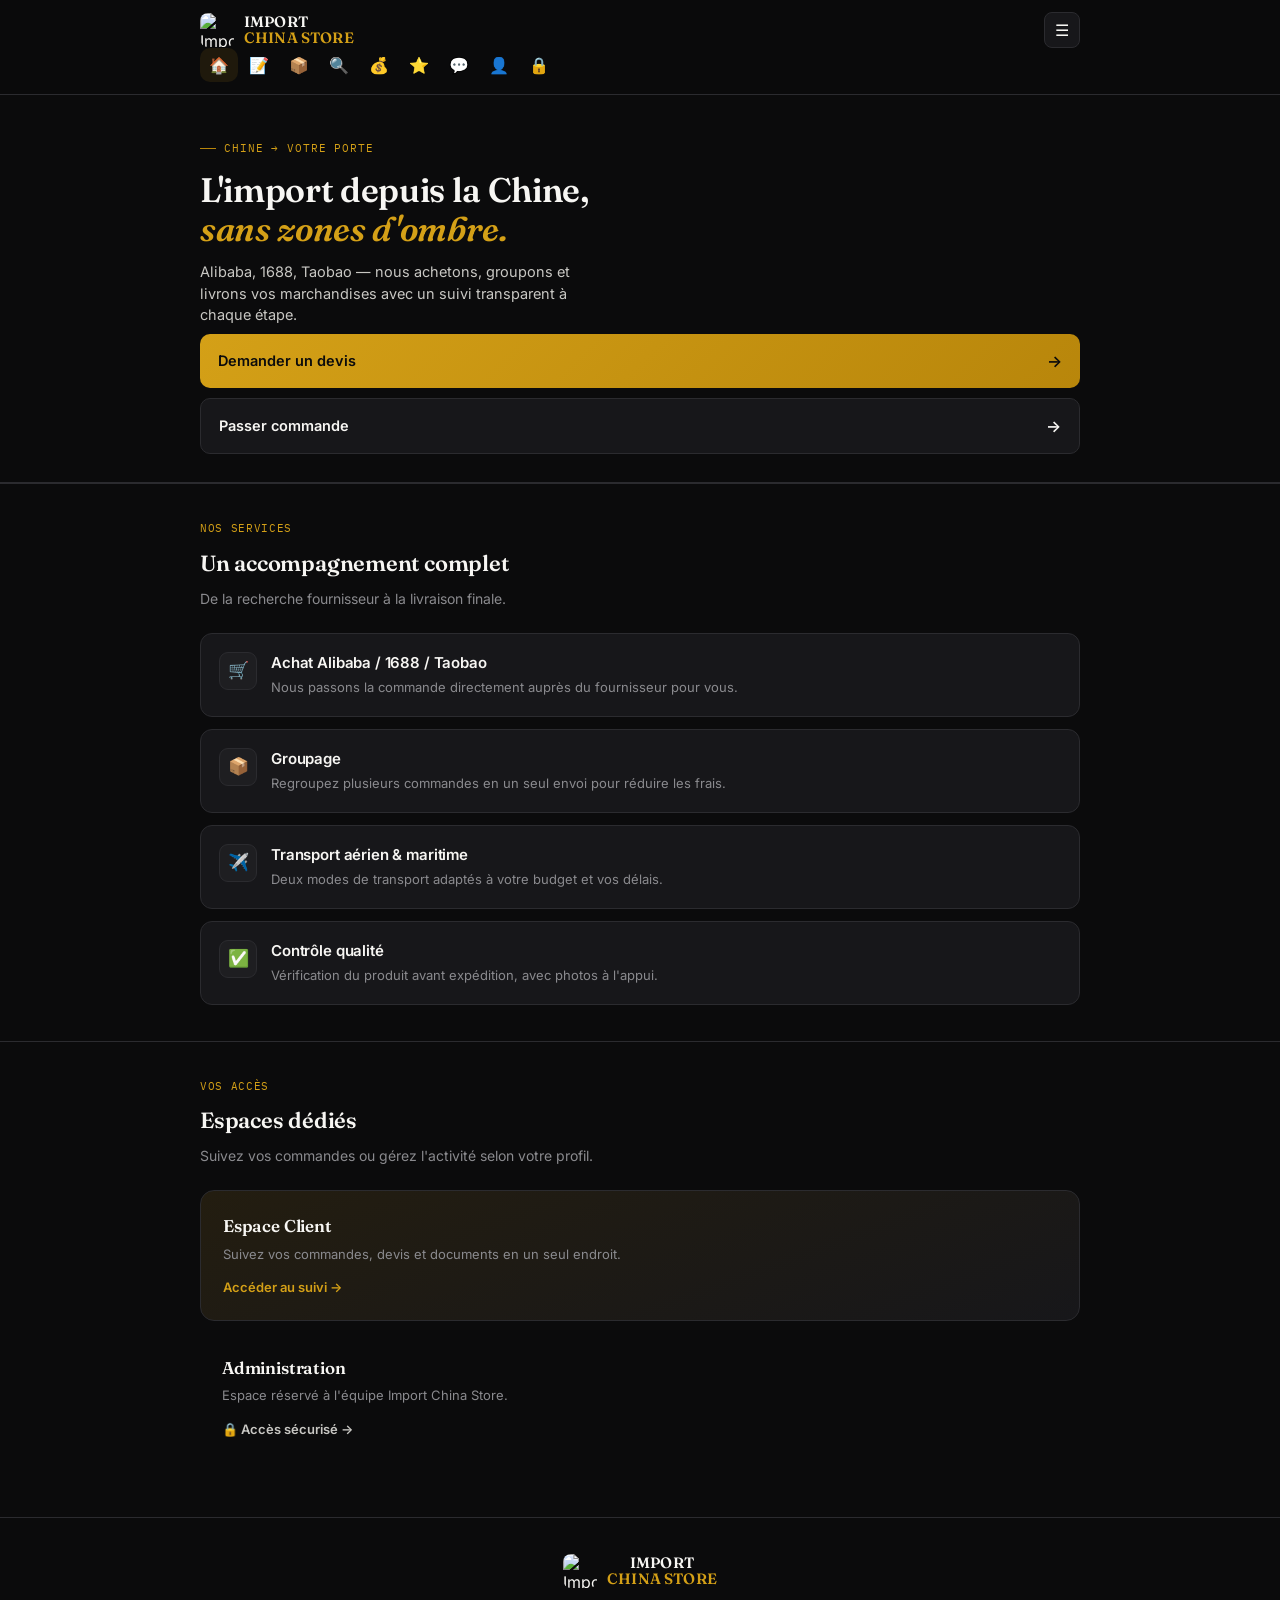
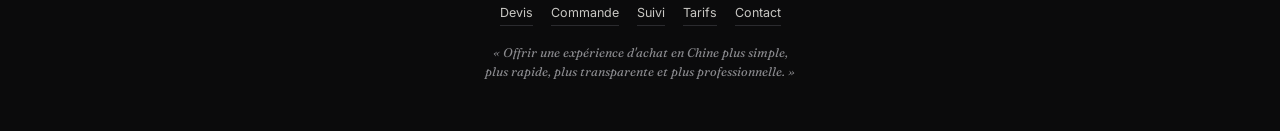
==== commit 4c0df6a8: "Add files via upload" ====
--- a/index.html
+++ b/index.html
@@ -18,15 +18,15 @@
   </div>
   <div class="wrap">
     <div class="nav-links" id="navlinks">
-      <a href="index.html" class="active"><span class="nav-icon"><svg viewBox="0 0 24 24" fill="none" stroke="currentColor" stroke-width="1.8" stroke-linecap="round" stroke-linejoin="round"><path d="M3 9.5 12 3l9 6.5"/><path d="M5 10v10a1 1 0 0 0 1 1h4v-6h4v6h4a1 1 0 0 0 1-1V10"/></svg></span><span class="nav-label">Accueil</span></a>
-      <a href="devis.html"><span class="nav-icon"><svg viewBox="0 0 24 24" fill="none" stroke="currentColor" stroke-width="1.8" stroke-linecap="round" stroke-linejoin="round"><path d="M14 3v4a1 1 0 0 0 1 1h4"/><path d="M17 21H7a2 2 0 0 1-2-2V5a2 2 0 0 1 2-2h7l5 5v11a2 2 0 0 1-2 2Z"/><path d="M9 13h6M9 17h6"/></svg></span><span class="nav-label">Devis</span></a>
-      <a href="commande.html"><span class="nav-icon"><svg viewBox="0 0 24 24" fill="none" stroke="currentColor" stroke-width="1.8" stroke-linecap="round" stroke-linejoin="round"><path d="m21 8-9-5-9 5 9 5 9-5Z"/><path d="M3 8v8l9 5 9-5V8"/><path d="M12 13v8"/></svg></span><span class="nav-label">Commande</span></a>
-      <a href="suivi.html"><span class="nav-icon"><svg viewBox="0 0 24 24" fill="none" stroke="currentColor" stroke-width="1.8" stroke-linecap="round" stroke-linejoin="round"><circle cx="11" cy="11" r="7"/><path d="m21 21-4.3-4.3"/></svg></span><span class="nav-label">Suivi</span></a>
-      <a href="tarifs.html"><span class="nav-icon"><svg viewBox="0 0 24 24" fill="none" stroke="currentColor" stroke-width="1.8" stroke-linecap="round" stroke-linejoin="round"><path d="M12.6 2.7 21 11.1a2 2 0 0 1 0 2.8l-6.1 6.1a2 2 0 0 1-2.8 0L3.7 12A2 2 0 0 1 3 10.6V4a1 1 0 0 1 1-1h6.6a2 2 0 0 1 1.4.7Z"/><circle cx="7.5" cy="7.5" r="1.2"/></svg></span><span class="nav-label">Tarifs</span></a>
-      <a href="avis.html"><span class="nav-icon"><svg viewBox="0 0 24 24" fill="none" stroke="currentColor" stroke-width="1.8" stroke-linecap="round" stroke-linejoin="round"><path d="m12 2 3.1 6.3 6.9 1-5 4.9 1.2 6.8L12 17.8 5.8 21l1.2-6.8-5-4.9 6.9-1L12 2Z"/></svg></span><span class="nav-label">Avis</span></a>
-      <a href="contact.html"><span class="nav-icon"><svg viewBox="0 0 24 24" fill="none" stroke="currentColor" stroke-width="1.8" stroke-linecap="round" stroke-linejoin="round"><path d="M21 11.5a8.38 8.38 0 0 1-.9 3.8 8.5 8.5 0 0 1-7.6 4.7 8.4 8.4 0 0 1-3.8-.9L3 21l1.9-5.7a8.4 8.4 0 0 1-.9-3.8 8.5 8.5 0 0 1 4.7-7.6 8.38 8.38 0 0 1 3.8-.9h.5a8.48 8.48 0 0 1 8 8v.5Z"/></svg></span><span class="nav-label">Contact</span></a>
-      <a href="espace-client.html"><span class="nav-icon"><svg viewBox="0 0 24 24" fill="none" stroke="currentColor" stroke-width="1.8" stroke-linecap="round" stroke-linejoin="round"><circle cx="12" cy="8" r="4"/><path d="M4 20c0-3.3 3.6-6 8-6s8 2.7 8 6"/></svg></span><span class="nav-label">Espace</span></a>
-      <a href="admin.html"><span class="nav-icon"><svg viewBox="0 0 24 24" fill="none" stroke="currentColor" stroke-width="1.8" stroke-linecap="round" stroke-linejoin="round"><rect x="4" y="11" width="16" height="9" rx="2"/><path d="M8 11V7a4 4 0 0 1 8 0v4"/></svg></span><span class="nav-label">Admin</span></a>
+      <a href="index.html" class="active"><span class="nav-icon">🏠</span><span class="nav-label">Accueil</span></a>
+      <a href="devis.html"><span class="nav-icon">📝</span><span class="nav-label">Devis</span></a>
+      <a href="commande.html"><span class="nav-icon">📦</span><span class="nav-label">Commande</span></a>
+      <a href="suivi.html"><span class="nav-icon">🔍</span><span class="nav-label">Suivi</span></a>
+      <a href="tarifs.html"><span class="nav-icon">💰</span><span class="nav-label">Tarifs</span></a>
+      <a href="avis.html"><span class="nav-icon">⭐</span><span class="nav-label">Avis</span></a>
+      <a href="contact.html"><span class="nav-icon">💬</span><span class="nav-label">Contact</span></a>
+      <a href="espace-client.html"><span class="nav-icon">👤</span><span class="nav-label">Espace</span></a>
+      <a href="admin.html"><span class="nav-icon">🔒</span><span class="nav-label">Admin</span></a>
     </div>
     </div>
 </nav>
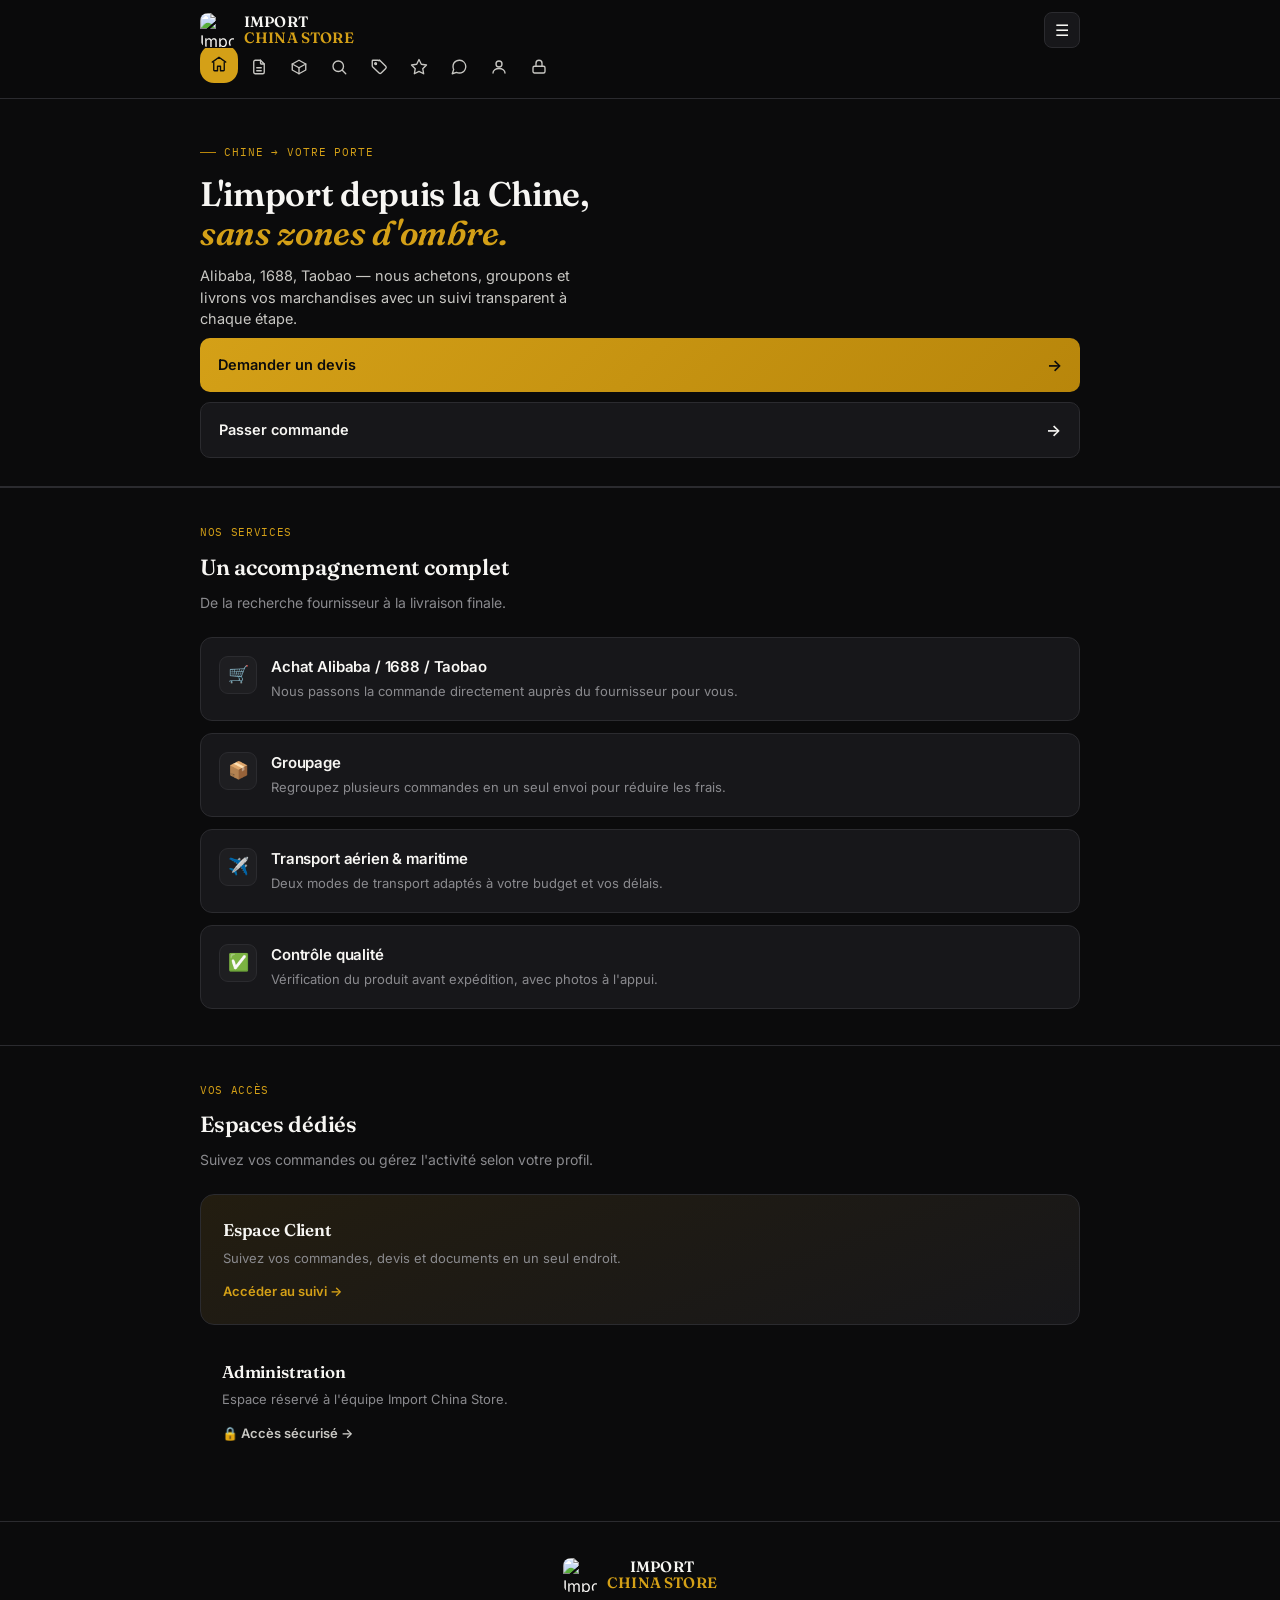
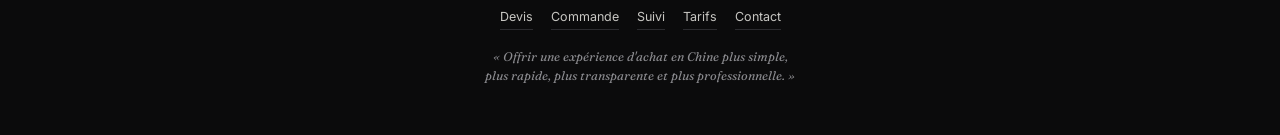
==== commit a12fbbb5: "Add files via upload" ====
--- a/index.html
+++ b/index.html
@@ -18,15 +18,15 @@
   </div>
   <div class="wrap">
     <div class="nav-links" id="navlinks">
-      <a href="index.html" class="active"><span class="nav-icon">🏠</span><span class="nav-label">Accueil</span></a>
-      <a href="devis.html"><span class="nav-icon">📝</span><span class="nav-label">Devis</span></a>
-      <a href="commande.html"><span class="nav-icon">📦</span><span class="nav-label">Commande</span></a>
-      <a href="suivi.html"><span class="nav-icon">🔍</span><span class="nav-label">Suivi</span></a>
-      <a href="tarifs.html"><span class="nav-icon">💰</span><span class="nav-label">Tarifs</span></a>
-      <a href="avis.html"><span class="nav-icon">⭐</span><span class="nav-label">Avis</span></a>
-      <a href="contact.html"><span class="nav-icon">💬</span><span class="nav-label">Contact</span></a>
-      <a href="espace-client.html"><span class="nav-icon">👤</span><span class="nav-label">Espace</span></a>
-      <a href="admin.html"><span class="nav-icon">🔒</span><span class="nav-label">Admin</span></a>
+      <a href="index.html" class="active"><span class="nav-icon"><svg viewBox="0 0 24 24" fill="none" stroke="currentColor" stroke-width="1.8" stroke-linecap="round" stroke-linejoin="round"><path d="M3 9.5 12 3l9 6.5"/><path d="M5 10v10a1 1 0 0 0 1 1h4v-6h4v6h4a1 1 0 0 0 1-1V10"/></svg></span><span class="nav-label">Accueil</span></a>
+      <a href="devis.html"><span class="nav-icon"><svg viewBox="0 0 24 24" fill="none" stroke="currentColor" stroke-width="1.8" stroke-linecap="round" stroke-linejoin="round"><path d="M14 3v4a1 1 0 0 0 1 1h4"/><path d="M17 21H7a2 2 0 0 1-2-2V5a2 2 0 0 1 2-2h7l5 5v11a2 2 0 0 1-2 2Z"/><path d="M9 13h6M9 17h6"/></svg></span><span class="nav-label">Devis</span></a>
+      <a href="commande.html"><span class="nav-icon"><svg viewBox="0 0 24 24" fill="none" stroke="currentColor" stroke-width="1.8" stroke-linecap="round" stroke-linejoin="round"><path d="m21 8-9-5-9 5 9 5 9-5Z"/><path d="M3 8v8l9 5 9-5V8"/><path d="M12 13v8"/></svg></span><span class="nav-label">Commande</span></a>
+      <a href="suivi.html"><span class="nav-icon"><svg viewBox="0 0 24 24" fill="none" stroke="currentColor" stroke-width="1.8" stroke-linecap="round" stroke-linejoin="round"><circle cx="11" cy="11" r="7"/><path d="m21 21-4.3-4.3"/></svg></span><span class="nav-label">Suivi</span></a>
+      <a href="tarifs.html"><span class="nav-icon"><svg viewBox="0 0 24 24" fill="none" stroke="currentColor" stroke-width="1.8" stroke-linecap="round" stroke-linejoin="round"><path d="M12.6 2.7 21 11.1a2 2 0 0 1 0 2.8l-6.1 6.1a2 2 0 0 1-2.8 0L3.7 12A2 2 0 0 1 3 10.6V4a1 1 0 0 1 1-1h6.6a2 2 0 0 1 1.4.7Z"/><circle cx="7.5" cy="7.5" r="1.2"/></svg></span><span class="nav-label">Tarifs</span></a>
+      <a href="avis.html"><span class="nav-icon"><svg viewBox="0 0 24 24" fill="none" stroke="currentColor" stroke-width="1.8" stroke-linecap="round" stroke-linejoin="round"><path d="m12 2 3.1 6.3 6.9 1-5 4.9 1.2 6.8L12 17.8 5.8 21l1.2-6.8-5-4.9 6.9-1L12 2Z"/></svg></span><span class="nav-label">Avis</span></a>
+      <a href="contact.html"><span class="nav-icon"><svg viewBox="0 0 24 24" fill="none" stroke="currentColor" stroke-width="1.8" stroke-linecap="round" stroke-linejoin="round"><path d="M21 11.5a8.38 8.38 0 0 1-.9 3.8 8.5 8.5 0 0 1-7.6 4.7 8.4 8.4 0 0 1-3.8-.9L3 21l1.9-5.7a8.4 8.4 0 0 1-.9-3.8 8.5 8.5 0 0 1 4.7-7.6 8.38 8.38 0 0 1 3.8-.9h.5a8.48 8.48 0 0 1 8 8v.5Z"/></svg></span><span class="nav-label">Contact</span></a>
+      <a href="espace-client.html"><span class="nav-icon"><svg viewBox="0 0 24 24" fill="none" stroke="currentColor" stroke-width="1.8" stroke-linecap="round" stroke-linejoin="round"><circle cx="12" cy="8" r="4"/><path d="M4 20c0-3.3 3.6-6 8-6s8 2.7 8 6"/></svg></span><span class="nav-label">Espace</span></a>
+      <a href="admin.html"><span class="nav-icon"><svg viewBox="0 0 24 24" fill="none" stroke="currentColor" stroke-width="1.8" stroke-linecap="round" stroke-linejoin="round"><rect x="4" y="11" width="16" height="9" rx="2"/><path d="M8 11V7a4 4 0 0 1 8 0v4"/></svg></span><span class="nav-label">Admin</span></a>
     </div>
     </div>
 </nav>
--- a/styles.css
+++ b/styles.css
@@ -47,15 +47,29 @@
     flex-direction:column;
     justify-content:center;
     border-bottom:none !important;
-    padding:9px !important;
-    border-radius:10px;
+    padding:10px !important;
+    border-radius:14px;
     color:var(--grey-light);
-    transition:background 0.2s ease, transform 0.2s ease;
-  }
-  .nav-links a:hover{ background:var(--charcoal); transform:translateY(-1px); }
-  .nav-links a.active{ background:rgba(212,160,23,0.1); }
-  .nav-icon{ font-size:19px; transition:transform 0.2s ease; }
-  .nav-links a:hover .nav-icon{ transform:scale(1.12); }
+    z-index:1;
+    transition:color 0.25s ease, transform 0.25s cubic-bezier(0.34,1.56,0.64,1);
+  }
+  .nav-links a::before{
+    content:'';
+    position:absolute;
+    inset:0;
+    border-radius:14px;
+    background:var(--gold-bright);
+    opacity:0;
+    transform:scale(0.5);
+    transition:opacity 0.25s ease, transform 0.35s cubic-bezier(0.34,1.56,0.64,1);
+    z-index:-1;
+  }
+  .nav-links a:hover{ transform:translateY(-3px); color:var(--cream); }
+  .nav-links a:hover::before{ opacity:0.1; transform:scale(1); }
+  .nav-links a.active{ color:var(--black) !important; transform:translateY(-3px); }
+  .nav-links a.active::before{ opacity:1; transform:scale(1); }
+  .nav-icon svg{ width:19px; height:19px; transition:transform 0.2s ease; }
+  .nav-links a:hover .nav-icon svg{ transform:scale(1.1); }
 
   .nav-label{
     position:absolute;
@@ -138,7 +152,8 @@
 }
 .nav-links a:last-child{ border-bottom:none; }
 .nav-links a.active{ color:var(--gold-bright); font-weight:600; }
-.nav-icon{ font-size:16px; line-height:1; }
+.nav-icon{ display:flex; align-items:center; justify-content:center; }
+.nav-icon svg{ width:18px; height:18px; display:block; }
 .nav-label{ font-size:inherit; }
 
 /* HERO / PAGE HEAD */
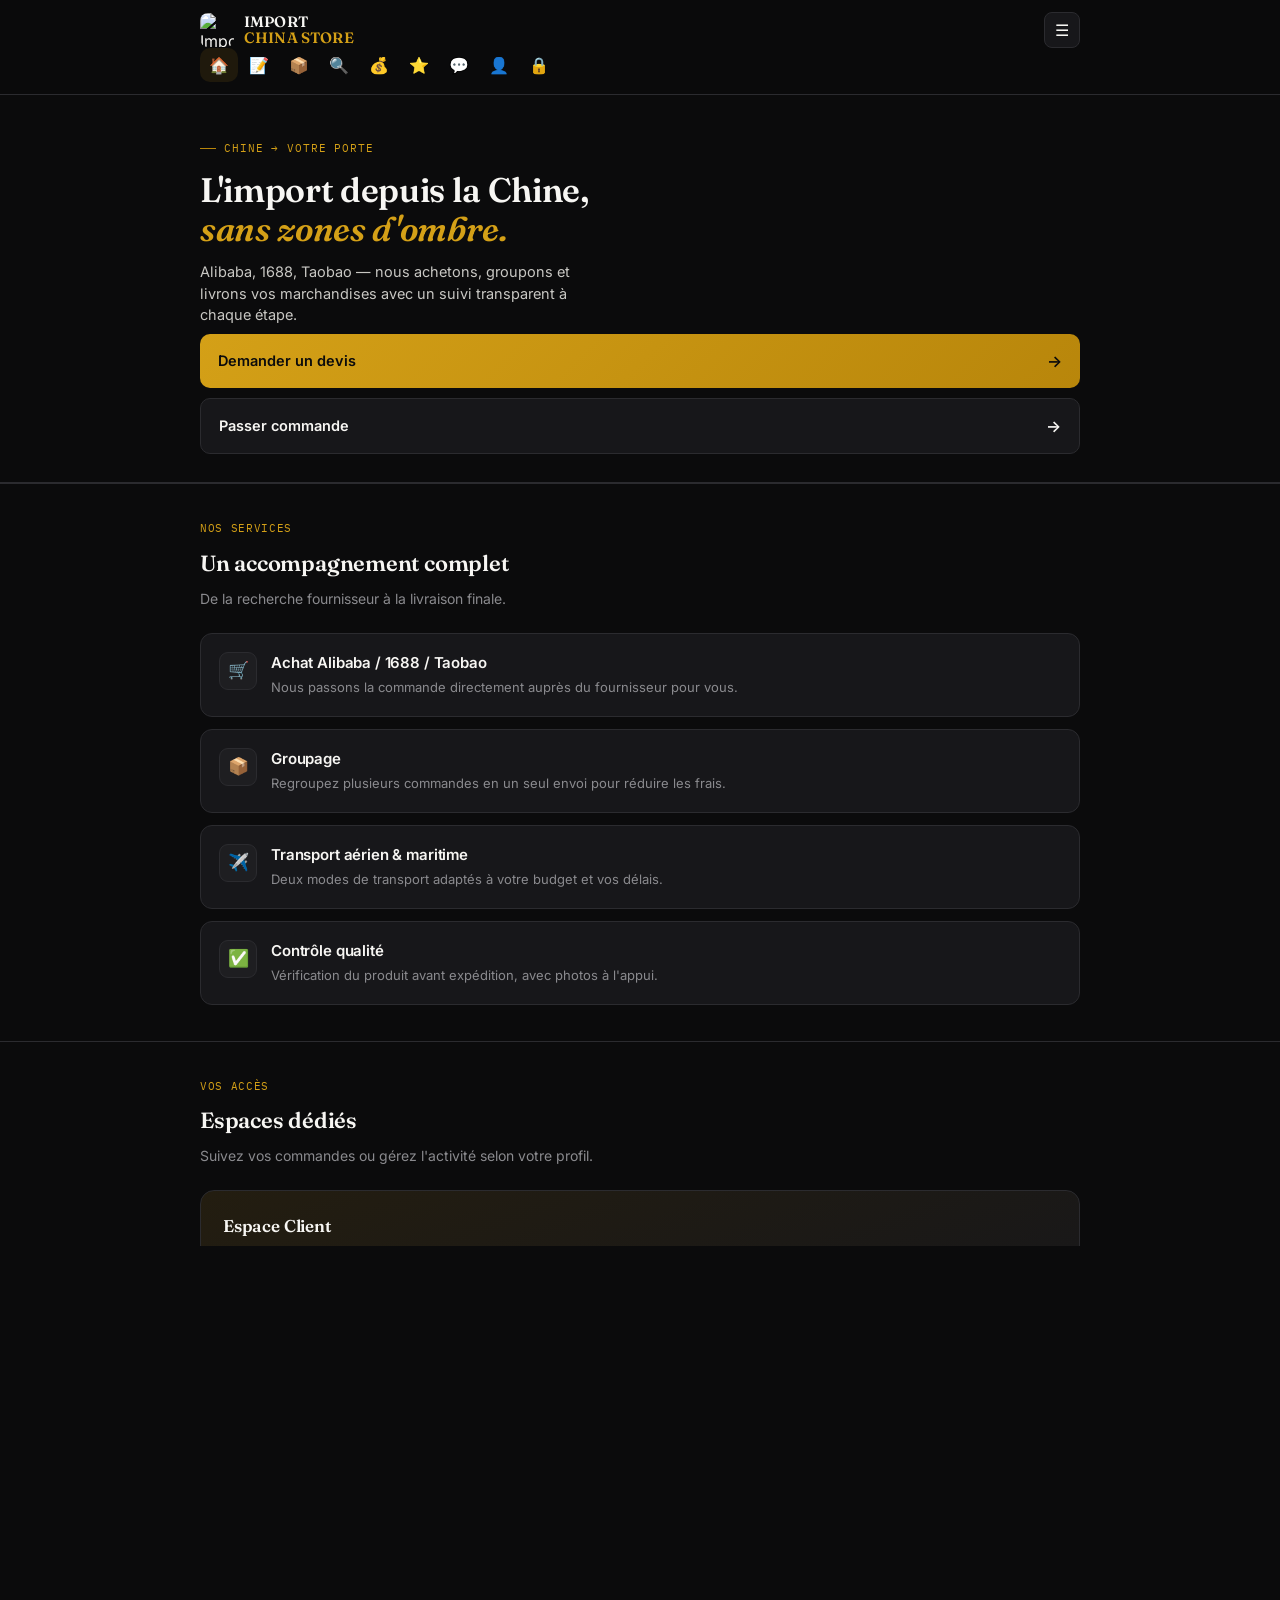
==== commit 1ffdc27c: "Add files via upload" ====
--- a/index.html
+++ b/index.html
@@ -18,15 +18,15 @@
   </div>
   <div class="wrap">
     <div class="nav-links" id="navlinks">
-      <a href="index.html" class="active"><span class="nav-icon"><svg viewBox="0 0 24 24" fill="none" stroke="currentColor" stroke-width="1.8" stroke-linecap="round" stroke-linejoin="round"><path d="M3 9.5 12 3l9 6.5"/><path d="M5 10v10a1 1 0 0 0 1 1h4v-6h4v6h4a1 1 0 0 0 1-1V10"/></svg></span><span class="nav-label">Accueil</span></a>
-      <a href="devis.html"><span class="nav-icon"><svg viewBox="0 0 24 24" fill="none" stroke="currentColor" stroke-width="1.8" stroke-linecap="round" stroke-linejoin="round"><path d="M14 3v4a1 1 0 0 0 1 1h4"/><path d="M17 21H7a2 2 0 0 1-2-2V5a2 2 0 0 1 2-2h7l5 5v11a2 2 0 0 1-2 2Z"/><path d="M9 13h6M9 17h6"/></svg></span><span class="nav-label">Devis</span></a>
-      <a href="commande.html"><span class="nav-icon"><svg viewBox="0 0 24 24" fill="none" stroke="currentColor" stroke-width="1.8" stroke-linecap="round" stroke-linejoin="round"><path d="m21 8-9-5-9 5 9 5 9-5Z"/><path d="M3 8v8l9 5 9-5V8"/><path d="M12 13v8"/></svg></span><span class="nav-label">Commande</span></a>
-      <a href="suivi.html"><span class="nav-icon"><svg viewBox="0 0 24 24" fill="none" stroke="currentColor" stroke-width="1.8" stroke-linecap="round" stroke-linejoin="round"><circle cx="11" cy="11" r="7"/><path d="m21 21-4.3-4.3"/></svg></span><span class="nav-label">Suivi</span></a>
-      <a href="tarifs.html"><span class="nav-icon"><svg viewBox="0 0 24 24" fill="none" stroke="currentColor" stroke-width="1.8" stroke-linecap="round" stroke-linejoin="round"><path d="M12.6 2.7 21 11.1a2 2 0 0 1 0 2.8l-6.1 6.1a2 2 0 0 1-2.8 0L3.7 12A2 2 0 0 1 3 10.6V4a1 1 0 0 1 1-1h6.6a2 2 0 0 1 1.4.7Z"/><circle cx="7.5" cy="7.5" r="1.2"/></svg></span><span class="nav-label">Tarifs</span></a>
-      <a href="avis.html"><span class="nav-icon"><svg viewBox="0 0 24 24" fill="none" stroke="currentColor" stroke-width="1.8" stroke-linecap="round" stroke-linejoin="round"><path d="m12 2 3.1 6.3 6.9 1-5 4.9 1.2 6.8L12 17.8 5.8 21l1.2-6.8-5-4.9 6.9-1L12 2Z"/></svg></span><span class="nav-label">Avis</span></a>
-      <a href="contact.html"><span class="nav-icon"><svg viewBox="0 0 24 24" fill="none" stroke="currentColor" stroke-width="1.8" stroke-linecap="round" stroke-linejoin="round"><path d="M21 11.5a8.38 8.38 0 0 1-.9 3.8 8.5 8.5 0 0 1-7.6 4.7 8.4 8.4 0 0 1-3.8-.9L3 21l1.9-5.7a8.4 8.4 0 0 1-.9-3.8 8.5 8.5 0 0 1 4.7-7.6 8.38 8.38 0 0 1 3.8-.9h.5a8.48 8.48 0 0 1 8 8v.5Z"/></svg></span><span class="nav-label">Contact</span></a>
-      <a href="espace-client.html"><span class="nav-icon"><svg viewBox="0 0 24 24" fill="none" stroke="currentColor" stroke-width="1.8" stroke-linecap="round" stroke-linejoin="round"><circle cx="12" cy="8" r="4"/><path d="M4 20c0-3.3 3.6-6 8-6s8 2.7 8 6"/></svg></span><span class="nav-label">Espace</span></a>
-      <a href="admin.html"><span class="nav-icon"><svg viewBox="0 0 24 24" fill="none" stroke="currentColor" stroke-width="1.8" stroke-linecap="round" stroke-linejoin="round"><rect x="4" y="11" width="16" height="9" rx="2"/><path d="M8 11V7a4 4 0 0 1 8 0v4"/></svg></span><span class="nav-label">Admin</span></a>
+      <a href="index.html" class="active"><span class="nav-icon">🏠</span><span class="nav-label">Accueil</span></a>
+      <a href="devis.html"><span class="nav-icon">📝</span><span class="nav-label">Devis</span></a>
+      <a href="commande.html"><span class="nav-icon">📦</span><span class="nav-label">Commande</span></a>
+      <a href="suivi.html"><span class="nav-icon">🔍</span><span class="nav-label">Suivi</span></a>
+      <a href="tarifs.html"><span class="nav-icon">💰</span><span class="nav-label">Tarifs</span></a>
+      <a href="avis.html"><span class="nav-icon">⭐</span><span class="nav-label">Avis</span></a>
+      <a href="contact.html"><span class="nav-icon">💬</span><span class="nav-label">Contact</span></a>
+      <a href="espace-client.html"><span class="nav-icon">👤</span><span class="nav-label">Espace</span></a>
+      <a href="admin.html"><span class="nav-icon">🔒</span><span class="nav-label">Admin</span></a>
     </div>
     </div>
 </nav>
--- a/styles.css
+++ b/styles.css
@@ -47,29 +47,15 @@
     flex-direction:column;
     justify-content:center;
     border-bottom:none !important;
-    padding:10px !important;
-    border-radius:14px;
+    padding:9px !important;
+    border-radius:10px;
     color:var(--grey-light);
-    z-index:1;
-    transition:color 0.25s ease, transform 0.25s cubic-bezier(0.34,1.56,0.64,1);
-  }
-  .nav-links a::before{
-    content:'';
-    position:absolute;
-    inset:0;
-    border-radius:14px;
-    background:var(--gold-bright);
-    opacity:0;
-    transform:scale(0.5);
-    transition:opacity 0.25s ease, transform 0.35s cubic-bezier(0.34,1.56,0.64,1);
-    z-index:-1;
-  }
-  .nav-links a:hover{ transform:translateY(-3px); color:var(--cream); }
-  .nav-links a:hover::before{ opacity:0.1; transform:scale(1); }
-  .nav-links a.active{ color:var(--black) !important; transform:translateY(-3px); }
-  .nav-links a.active::before{ opacity:1; transform:scale(1); }
-  .nav-icon svg{ width:19px; height:19px; transition:transform 0.2s ease; }
-  .nav-links a:hover .nav-icon svg{ transform:scale(1.1); }
+    transition:background 0.2s ease, transform 0.2s ease;
+  }
+  .nav-links a:hover{ background:var(--charcoal); transform:translateY(-1px); }
+  .nav-links a.active{ background:rgba(212,160,23,0.1); }
+  .nav-icon{ font-size:19px; transition:transform 0.2s ease; }
+  .nav-links a:hover .nav-icon{ transform:scale(1.12); }
 
   .nav-label{
     position:absolute;
@@ -152,8 +138,7 @@
 }
 .nav-links a:last-child{ border-bottom:none; }
 .nav-links a.active{ color:var(--gold-bright); font-weight:600; }
-.nav-icon{ display:flex; align-items:center; justify-content:center; }
-.nav-icon svg{ width:18px; height:18px; display:block; }
+.nav-icon{ font-size:16px; line-height:1; }
 .nav-label{ font-size:inherit; }
 
 /* HERO / PAGE HEAD */
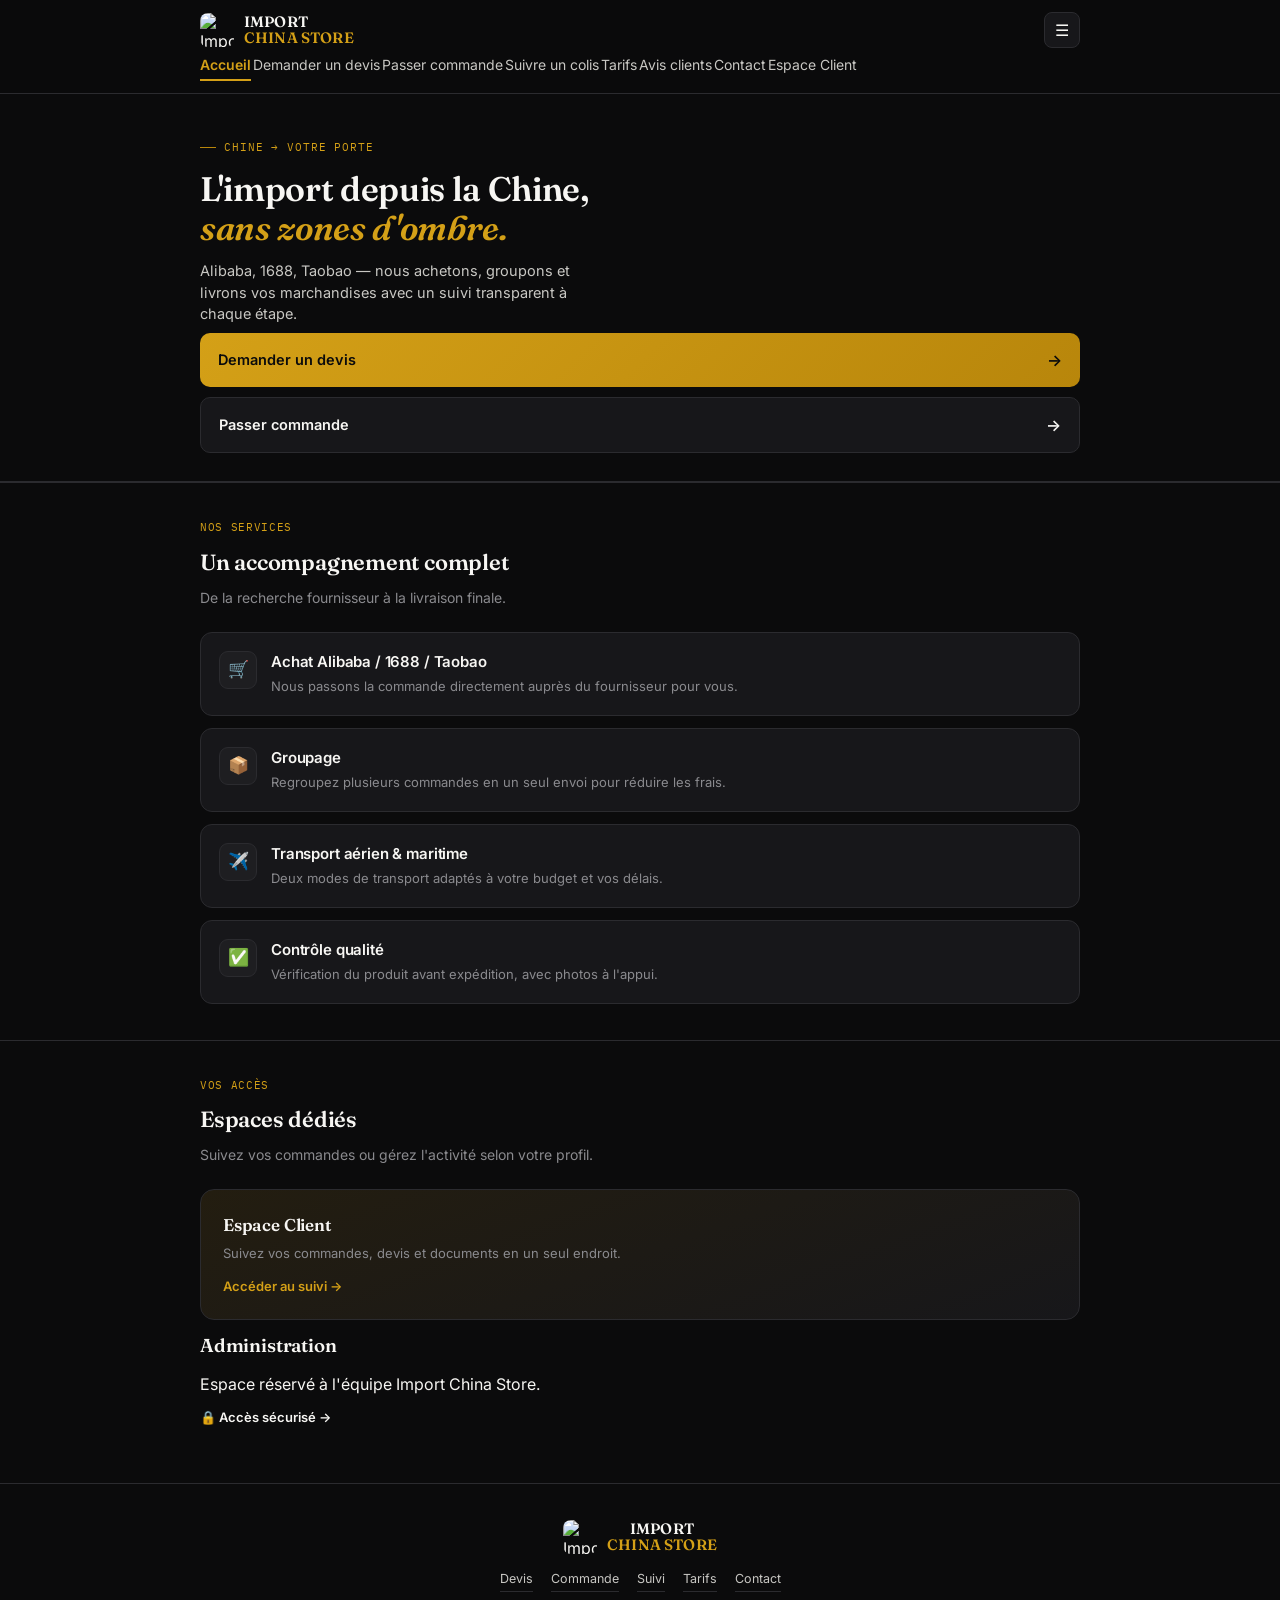
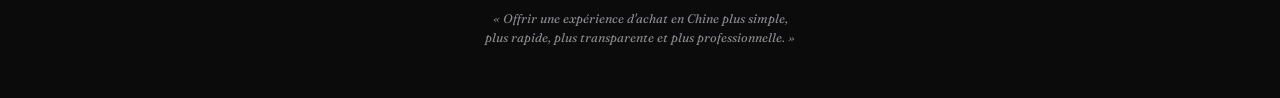
==== commit 9b1dc372: "Add files via upload" ====
--- a/index.html
+++ b/index.html
@@ -18,15 +18,14 @@
   </div>
   <div class="wrap">
     <div class="nav-links" id="navlinks">
-      <a href="index.html" class="active"><span class="nav-icon">🏠</span><span class="nav-label">Accueil</span></a>
-      <a href="devis.html"><span class="nav-icon">📝</span><span class="nav-label">Devis</span></a>
-      <a href="commande.html"><span class="nav-icon">📦</span><span class="nav-label">Commande</span></a>
-      <a href="suivi.html"><span class="nav-icon">🔍</span><span class="nav-label">Suivi</span></a>
-      <a href="tarifs.html"><span class="nav-icon">💰</span><span class="nav-label">Tarifs</span></a>
-      <a href="avis.html"><span class="nav-icon">⭐</span><span class="nav-label">Avis</span></a>
-      <a href="contact.html"><span class="nav-icon">💬</span><span class="nav-label">Contact</span></a>
-      <a href="espace-client.html"><span class="nav-icon">👤</span><span class="nav-label">Espace</span></a>
-      <a href="admin.html"><span class="nav-icon">🔒</span><span class="nav-label">Admin</span></a>
+      <a href="index.html" class="active">Accueil</a>
+      <a href="devis.html">Demander un devis</a>
+      <a href="commande.html">Passer commande</a>
+      <a href="suivi.html">Suivre un colis</a>
+      <a href="tarifs.html">Tarifs</a>
+      <a href="avis.html">Avis clients</a>
+      <a href="contact.html">Contact</a>
+      <a href="espace-client.html">Espace Client</a>
     </div>
     </div>
 </nav>
@@ -81,7 +80,6 @@
           <p>Suivez vos commandes, devis et documents en un seul endroit.</p>
           <div class="portal-link">Accéder au suivi →</div>
         </a>
-        <a href="admin.html" class="portal-card admin">
           <h3>Administration</h3>
           <p>Espace réservé à l'équipe Import China Store.</p>
           <div class="portal-link">🔒 Accès sécurisé →</div>
--- a/styles.css
+++ b/styles.css
@@ -40,22 +40,33 @@
     margin-top:0 !important;
     padding-top:0 !important;
     border-top:none !important;
-    gap:6px;
+    gap:30px;
   }
   .nav-links a{
     position:relative;
-    flex-direction:column;
-    justify-content:center;
     border-bottom:none !important;
-    padding:9px !important;
-    border-radius:10px;
+    padding:6px 0 !important;
+    font-size:13.5px;
     color:var(--grey-light);
-    transition:background 0.2s ease, transform 0.2s ease;
-  }
-  .nav-links a:hover{ background:var(--charcoal); transform:translateY(-1px); }
-  .nav-links a.active{ background:rgba(212,160,23,0.1); }
-  .nav-icon{ font-size:19px; transition:transform 0.2s ease; }
-  .nav-links a:hover .nav-icon{ transform:scale(1.12); }
+    transition:color 0.25s ease;
+  }
+  .nav-links a::after{
+    content:'';
+    position:absolute;
+    left:0; right:0; bottom:0;
+    height:2px;
+    background:var(--gold-bright);
+    transform:scaleX(0);
+    transform-origin:left;
+    transition:transform 0.3s cubic-bezier(0.22,1,0.36,1);
+  }
+  .nav-links a:hover{ color:var(--cream); }
+  .nav-links a:hover::after{ transform:scaleX(1); }
+  .nav-links a.active{
+    color:var(--gold-bright) !important;
+    font-weight:600;
+  }
+  .nav-links a.active::after{ transform:scaleX(1); }
 
   .nav-label{
     position:absolute;
@@ -134,12 +145,9 @@
 .nav-links a{
   padding:11px 4px; font-size:14px; color:var(--grey-light);
   border-bottom:1px solid var(--line);
-  display:flex; align-items:center; gap:10px;
 }
 .nav-links a:last-child{ border-bottom:none; }
 .nav-links a.active{ color:var(--gold-bright); font-weight:600; }
-.nav-icon{ font-size:16px; line-height:1; }
-.nav-label{ font-size:inherit; }
 
 /* HERO / PAGE HEAD */
 .pagehead{ padding:36px 0 28px; border-bottom:1px solid var(--line); }
